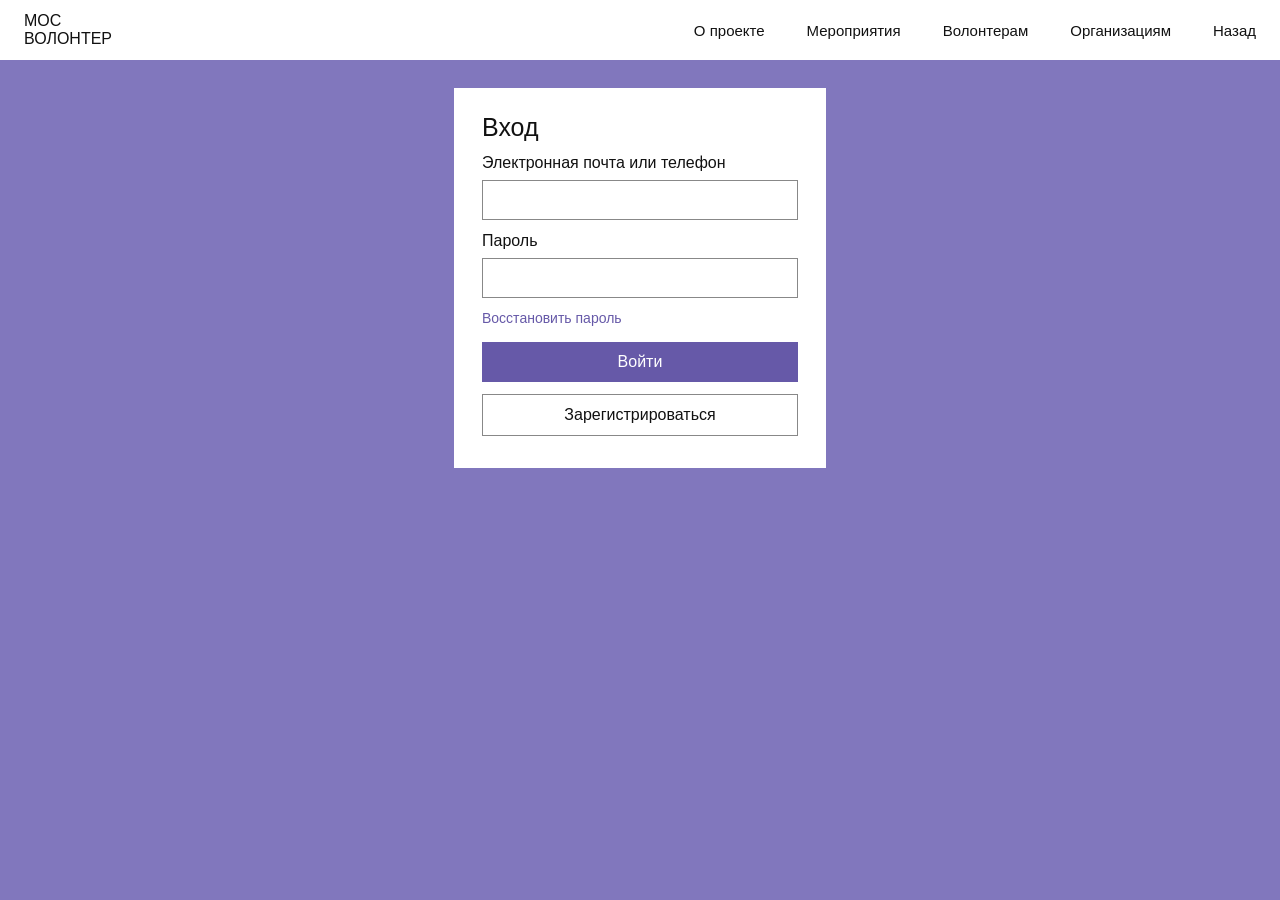
==== login.html @ cf92f69d "Add files via upload" ====
<!DOCTYPE html>
<html lang="ru">
<head>
    <meta charset="UTF-8">
    <meta name="viewport" content="width=device-width, initial-scale=1.0">
    <title>Вход - Мосволонтер</title>
    <link rel="stylesheet" href="style.css">
</head>
<body>
    <header class="header">
        <div class="logo">
            <div class="logo-icon">МОС<br>ВОЛОНТЕР</div>
        </div>
        <nav class="nav">
            <a href="index.html">О проекте</a>
            <a href="#">Мероприятия</a>
            <a href="#">Волонтерам</a>
            <a href="#">Организациям</a>
            <a href="index.html">Назад</a>
        </nav>
    </header>

    <main class="auth-wrapper">
        <div class="auth-card" style="max-width: 450px;">
            <h1>Вход</h1>
            
            <form id="loginForm">
                <div class="input-group">
                    <label for="loginEmail">Электронная почта или телефон</label>
                    <input type="text" id="loginEmail" required>
                </div>
                
                <div class="input-group">
                    <label for="loginPassword">Пароль</label>
                    <input type="password" id="loginPassword" required>
                </div>

                <a href="#" class="forgot-pass">Восстановить пароль</a>

                <button type="submit" class="btn btn-primary">Войти</button>
                <button type="button" class="btn btn-outline" onclick="window.location.href='register.html'">Зарегистрироваться</button>
            </form>
        </div>
    </main>
    
    <script src="script.js"></script>
</body>
</html>
---- style.css ----
/* Общие настройки */
:root {
    --purple: #8177bd;
    --purple-dark: #6659a8;
    --purple-deep: #51458d;
    --white: #fff;
    --text: #111;
    --muted: #777;
}
* { margin: 0; padding: 0; box-sizing: border-box; }
html { scroll-behavior: smooth; }
body {
    min-height: 100vh;
    display: flex;
    flex-direction: column;
    background: var(--purple);
    color: var(--text);
    font-family: Arial, Helvetica, sans-serif;
}
a { color: var(--purple-dark); text-decoration: none; }
a:hover { text-decoration: underline; }

/* Шапка */
.header {
    height: 60px;
    flex: 0 0 60px;
    padding: 0 24px;
    display: flex;
    align-items: center;
    justify-content: space-between;
    gap: 24px;
    background: #fff;
    position: relative;
    z-index: 2;
}
.logo-img {
    width: 42px;
    height: 42px;
    object-fit: contain;   /* чтобы картинка не искажалась */
    display: block;
    border-radius: 50%;    /* если нужен круглый логотип */
}
.nav { display: flex; align-items: center; justify-content: flex-end; gap: clamp(16px, 4vw, 42px); }
.nav a { color: #111; font-size: 15px; white-space: nowrap; }

/* Главный экран */
/* Главный экран */
.hero {
    min-height: 315px;
    padding: 28px 64px;
    display: flex; align-items: center; justify-content: space-between;
    gap: 22px;
    background: #8177bd;
    overflow: hidden; /* Важно для слайдера */
}

/* Контейнер слайдера */
.slider-container {
    flex: 1;
    min-width: 0;
    max-width: 900px;
    overflow: hidden;
    position: relative;
}

/* Дорожка слайдов */
.slider-track {
    display: flex;
    transition: transform 0.4s ease-in-out;
    height: 100%;
}

.hero-slide {
    min-width: 100%;
    min-height: 550px;
    display: flex; align-items: center;
    padding: 28px 42px;
    background-size: cover;
    background-position: center;
    background-repeat: no-repeat;
    position: relative;
}

/* Градиентная заливка для затемнения картинки */
.hero-slide::before {
    content: "";
    position: absolute;
    inset: 0;
    background: linear-gradient(90deg, rgba(0,0,0,.38), rgba(0,0,0,.03));
    z-index: 1;
}

.hero-copy { 
    position: relative;
    z-index: 2;
    max-width: 540px; 
    color: #fff; 
    text-shadow: 0 2px 5px rgba(0,0,0,.45); 
}
.hero h1 { max-width: 500px; font-size: clamp(25px, 3vw, 36px); line-height: 1.15; margin-bottom: 28px; }
.hero p { max-width: 500px; font-size: 18px; line-height: 1.25; }

/* Стрелки слайдера */
.slider-arrow {
    width: 48px;
    height: 48px;
    flex-shrink: 0;
    display: flex;
    align-items: center;
    justify-content: center;
    border: 1px solid rgba(255, 255, 255, 0.8);
    border-radius: 50%;
    background: rgba(40, 30, 90, 0.35);
    color: #fff;
    font-size: 25px;
    font-weight: 300;
    cursor: pointer;
    transition: all 0.3s ease;
    z-index: 2;
}

.slider-arrow:hover {
    background: #fff;
    color: #6659a8;
    transform: scale(1.1);
}

/* Разделы главной */
.section-title {
    margin: 22px 0 18px;
    color: #fff; text-align: center; font-size: 22px; font-weight: 400;
}
.grid-container {
    max-width: 1180px; width: calc(100% - 48px);
    margin: 0 auto; padding: 0;
    display: grid; grid-template-columns: repeat(3, minmax(0, 1fr)); gap: 28px;
}
.card { height: 185px; position: relative; overflow: hidden; background: #6559a6; }
.card-img { width: 100%; height: 100%; display: block; object-fit: cover; }
.card::after { content: ""; position: absolute; inset: 0; background: rgba(0,0,0,.24); }
.card h3 {
    position: absolute; z-index: 1; inset: 0;
    display: flex; align-items: center; justify-content: center;
    padding: 18px; color: #fff; text-align: center; font-size: 18px; font-weight: 400;
    text-shadow: 0 1px 4px rgba(0,0,0,.45);
}
.about-section {
    max-width: 1180px; width: calc(100% - 48px);
    margin: 0 auto 24px; padding: 22px 28px;
    display: flex; align-items: center; gap: 30px;
    color: #fff; background: var(--purple-dark);
}
.about-text { flex: 1; font-size: 18px; line-height: 1.35; }
.about-text p + p { margin-top: 24px; }
.about-img { width: 38%; max-width: 380px; height: 205px; object-fit: cover; }
.events-container { max-width: 980px; width: calc(100% - 48px); margin: 0 auto 36px; }
.event-item {
    margin-bottom: 18px; padding: 16px 20px;
    background: var(--purple-dark); color: #fff;
    display: flex; flex-direction: column; align-items: center; gap: 10px;
    text-align: left;
}
.event-info { width: 100%; }
.event-info h4 { margin-bottom: 8px; font-size: 14px; font-weight: 400; }
.event-info p { font-size: 16px; line-height: 1.25; }
.event-item .btn { width: auto; min-width: 190px; margin: 0; padding: 9px 20px; }

/* Подвал */
.footer {
    margin-top: auto; padding: 30px 24px 36px;
    display: grid; grid-template-columns: 1.2fr 1fr 1fr 1fr;
    gap: 28px; background: var(--purple-deep); color: #fff;
}
.footer-brand { display: flex; flex-direction: column; align-items: flex-start; gap: 10px; }
.footer-logo-img {
    width: 44px;
    height: 44px;
    object-fit: contain;
    display: block;
    border-radius: 50%;
}
.footer-brand p { margin-top: 8px; font-size: 14px; }
.social-links { display: flex; gap: 9px; }
.social-links a {
    width: 25px;
    height: 25px;
    overflow: hidden;          /* обрезаем белые поля */
    border-radius: 6px;        /* под форму синего квадрата ВК */
    display: inline-flex;
    align-items: center;
    justify-content: center;
    background: none;
    padding: 0;
    flex: 0 0 25px;    
}
.social-links a:first-child {
    border-radius: 0;
}
.social-links img {
    width: 100%;
    height: 100%;
    object-fit: contain;
    display: block;
}
.social-links a[aria-label="ВКонтакте"] img {
    transform: scale(1.45);
    transform-origin: center;
}
.footer-col h3 { margin-bottom: 14px; font-size: 16px; font-weight: 400; }
.footer-col a { display: block; margin-bottom: 11px; color: #fff; font-size: 14px; opacity: .9; }

/* Страницы входа и регистрации */
.auth-wrapper {
    flex: 1; display: flex; justify-content: center; align-items: flex-start;
    padding: 28px 20px 55px;
}
.auth-card {
    width: 100%; max-width: 475px; padding: 26px 30px 14px;
    background: #fff;
}
.auth-card[style*="450px"] { max-width: 372px !important; padding: 24px 28px 20px; }
.auth-card h1 { margin-bottom: 12px; font-size: 25px; line-height: 1.2; font-weight: 500; }
.auth-card h2 { margin: 12px 0 8px; font-size: 20px; font-weight: 500; }
.input-group { display: flex; flex-direction: column; margin-bottom: 12px; }
.input-group label { margin-bottom: 8px; font-size: 16px; }
.input-group input[type="text"],
.input-group input[type="email"],
.input-group input[type="tel"],
.input-group input[type="password"] {
    width: 100%; height: 40px; padding: 7px 9px;
    border: 1px solid #888; border-radius: 0; background: #fff; font-size: 16px;
}
.input-group input:focus { outline: 1px solid var(--purple-dark); border-color: var(--purple-dark); }
.checkbox-group { display: flex; align-items: flex-start; gap: 8px; margin: 8px 0; font-size: 13px; line-height: 1.3; }
.checkbox-group input { width: 14px; height: 14px; flex: 0 0 14px; margin-top: 2px; accent-color: var(--purple-dark); }
.checkbox-group label { overflow-wrap: anywhere; }
.radio-container { display: flex; gap: 18px; }
.radio-label {
    display: flex; align-items: center; gap: 10px; width: auto;
    padding: 10px 12px; background: #e7e7e7; cursor: pointer; font-size: 14px;
}
.radio-label input[type="radio"] { width: 20px; height: 20px; accent-color: var(--purple-dark); }
#birthDate { max-width: 142px; }
.btn {
    display: block; width: 100%; padding: 11px 14px; margin: 12px 0;
    border: 0; border-radius: 0; text-align: center; font-size: 16px; cursor: pointer;
}
.btn-primary { color: #fff; background: var(--purple-dark); }
.btn-primary:hover { background: #51458d; }
.btn-outline { color: #111; background: #fff; border: 1px solid #888; }
.btn-outline:hover { background: #f2f2f2; }
.forgot-pass { display: block; margin: 2px 0 16px; font-size: 14px; }
.text-center { margin-top: 12px; text-align: center; font-size: 13px; }

/* Планшеты и телефоны */
@media (max-width: 760px) {
    .header { height: auto; min-height: 58px; padding: 8px 14px; gap: 12px; }
    .logo-icon { width: 36px; height: 36px; flex: 0 0 36px; }
    .nav { gap: 12px; flex-wrap: wrap; }
    .nav a { font-size: 12px; }
    .hero { min-height: 270px; padding: 22px 14px; gap: 10px; }
    .hero-slide { min-height: 210px; padding: 20px; }
    .hero p { font-size: 15px; }
    .slider-arrow { width: 30px; height: 30px; flex-basis: 30px; font-size: 24px; }
    .grid-container { grid-template-columns: repeat(2, minmax(0, 1fr)); gap: 14px; width: calc(100% - 32px); }
    .card { height: 145px; }
    .card h3 { font-size: 15px; }
    .about-section { width: calc(100% - 32px); padding: 18px; gap: 16px; }
    .about-text { font-size: 15px; }
    .about-img { width: 42%; height: 150px; }
    .events-container { width: calc(100% - 32px); }
    .footer { grid-template-columns: repeat(2, minmax(0, 1fr)); padding: 25px 18px; }
}
@media (max-width: 480px) {
    .header { align-items: flex-start; }
    .nav { justify-content: flex-end; gap: 7px 12px; }
    .nav a { font-size: 11px; }
    .hero { padding: 16px 8px; }
    .hero-slide { min-height: 190px; padding: 15px; }
    .hero h1 { font-size: 23px; margin-bottom: 14px; }
    .hero p { font-size: 13px; }
    .slider-arrow { width: 25px; height: 25px; flex-basis: 25px; font-size: 20px; }
    .section-title { font-size: 19px; }
    .grid-container { grid-template-columns: 1fr 1fr; gap: 10px; }
    .card { height: 115px; }
    .card h3 { font-size: 12px; padding: 8px; }
    .about-section { flex-direction: column; align-items: stretch; }
    .about-img { width: 100%; max-width: none; height: 180px; }
    .event-info p { font-size: 14px; }
    .footer { gap: 22px 14px; }
    .footer-col h3 { font-size: 14px; }
    .footer-col a { font-size: 12px; }
    .auth-wrapper { padding: 22px 12px 35px; }
    .auth-card, .auth-card[style*="450px"] { max-width: 100% !important; padding: 22px 18px 16px; }
}

/* Кнопки "Стать волонтером" — темнее фона блока */
.event-item .btn-primary {
    background: var(--purple-deep);   /* #51458d — как было при hover */
}

/* И при наведении делаем ещё темнее (или светлее — на выбор) */
.event-item .btn-primary:hover {
    background: #3f356e;              /* глубже и заметнее */
}
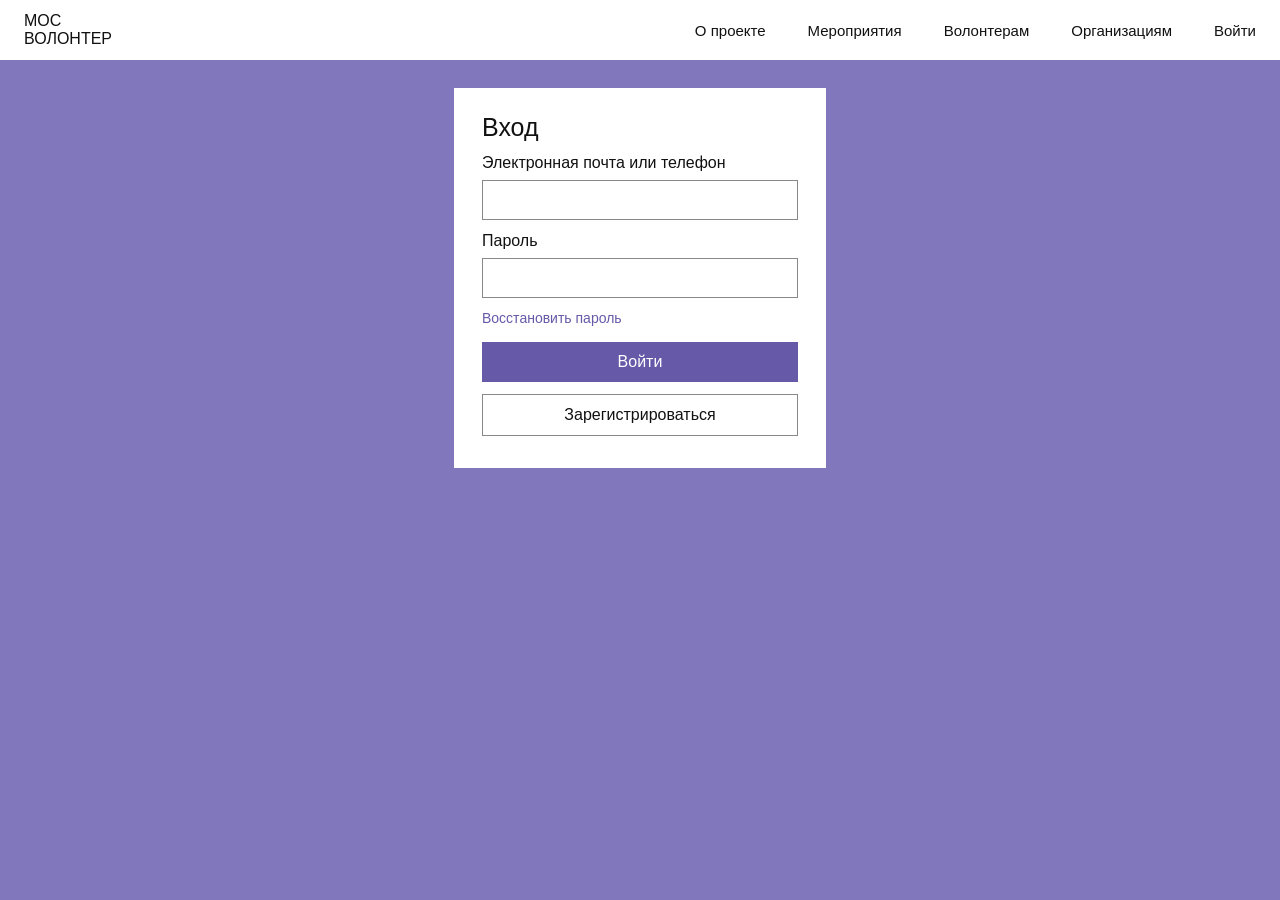
==== commit 8c7d1bc0: "Update login.html" ====
--- a/login.html
+++ b/login.html
@@ -16,7 +16,7 @@
             <a href="#">Мероприятия</a>
             <a href="#">Волонтерам</a>
             <a href="#">Организациям</a>
-            <a href="index.html">Назад</a>
+            <a href="index.html" id="authLink">Назад</a>
         </nav>
     </header>
 
--- a/style.css
+++ b/style.css
@@ -304,4 +304,245 @@
     background: #3f356e;              /* глубже и заметнее */
 }
 
-
+/* ============================================================
+   МОДАЛЬНЫЕ ОКНА — ФИНАЛЬНАЯ ВЕРСИЯ
+   ============================================================ */
+
+/* Карточки направлений */
+.card {
+    cursor: pointer;
+    transition: transform 0.3s ease, box-shadow 0.3s ease;
+}
+.card:hover {
+    transform: translateY(-6px);
+    box-shadow: 0 12px 28px rgba(40, 20, 80, 0.32);
+}
+
+/* Затемненный фон */
+#infoModal.modal {
+    display: none;
+    position: fixed;
+    inset: 0;
+    z-index: 9999;
+    background: rgba(35, 25, 70, 0.75);
+    backdrop-filter: blur(6px);
+    -webkit-backdrop-filter: blur(6px);
+}
+
+/* Оверлей с Flex-центрированием */
+#infoModal.modal.show {
+    display: flex !important;
+    align-items: center;      /* Центрирование по вертикали */
+    justify-content: center;  /* Центрирование по горизонтали */
+    padding: 20px;
+    overflow-y: auto;
+    animation: modalFadeIn 0.25s ease;
+}
+
+/* Само окно */
+#infoModal .modal-content {
+    position: relative;
+    background: #fff !important;
+    width: 100%;
+    max-width: 580px;
+    max-height: 90vh; /* Чтобы не вылезало за экран */
+    overflow-y: auto; /* Скролл внутри окна, если текст длинный */
+    border-radius: 20px !important;
+    border: none !important;
+    box-shadow: 0 30px 80px rgba(30, 15, 70, 0.5) !important;
+    margin: auto; /* Страховка для центрирования */
+    padding: 0 !important;
+    text-align: left;
+}
+
+/* Кнопка закрытия */
+#infoModal .close-modal {
+    position: absolute !important;
+    top: 16px !important;
+    right: 16px !important;
+    width: 40px;
+    height: 40px;
+    border-radius: 50%;
+    background: rgba(255, 255, 255, 0.2) !important;
+    color: #fff !important;
+    font-size: 24px !important;
+    line-height: 38px !important;
+    text-align: center;
+    cursor: pointer;
+    transition: background 0.25s, transform 0.35s;
+    z-index: 10;
+}
+#infoModal .close-modal:hover {
+    background: rgba(255, 255, 255, 0.4) !important;
+    transform: rotate(90deg) scale(1.1);
+}
+
+/* Внутренние отступы для контента */
+#infoModal #modalBody {
+    padding: 0 30px 30px 30px;
+}
+
+/* Фиолетовая шапка (растягиваем на всю ширину с помощью отрицательных отступов) */
+#infoModal #modalBody h2 {
+    margin: 0 -30px 24px -30px !important;
+    padding: 30px 70px 30px 30px !important;
+    background: linear-gradient(135deg, #8177bd 0%, #6659a8 55%, #51458d 100%) !important;
+    color: #fff !important;
+    font-size: 23px !important;
+    font-weight: 500 !important;
+    position: relative;
+    line-height: 1.25;
+}
+/* Белая полоска под заголовком */
+#infoModal #modalBody h2::after {
+    content: '';
+    position: absolute;
+    bottom: 16px;
+    left: 30px;
+    width: 56px;
+    height: 3px;
+    background: #fff;
+    border-radius: 2px;
+    opacity: 0.85;
+}
+
+/* Текст и списки */
+#infoModal #modalBody p {
+    margin: 0 0 16px 0 !important;
+    line-height: 1.6 !important;
+    color: #444 !important;
+    font-size: 15px !important;
+}
+#infoModal #modalBody h3 {
+    margin: 24px 0 12px 0 !important;
+    font-size: 17px !important;
+    font-weight: 600 !important;
+    color: #51458d !important;
+    display: flex;
+    align-items: center;
+    gap: 10px;
+}
+#infoModal #modalBody h3::before {
+    content: '';
+    width: 4px;
+    height: 17px;
+    background: linear-gradient(180deg, #8177bd, #51458d);
+    border-radius: 2px;
+    flex-shrink: 0;
+}
+#infoModal #modalBody ul {
+    margin: 0 0 20px 0 !important;
+    padding-left: 0 !important;
+    list-style: none !important;
+}
+#infoModal #modalBody li {
+    position: relative;
+    padding-left: 22px !important;
+    margin-bottom: 12px !important;
+    line-height: 1.5 !important;
+    color: #444 !important;
+    font-size: 15px !important;
+}
+#infoModal #modalBody li::before {
+    content: '';
+    position: absolute;
+    left: 0;
+    top: 9px;
+    width: 7px;
+    height: 7px;
+    background: #8177bd;
+    border-radius: 50%;
+}
+#infoModal #modalBody li strong {
+    color: #51458d !important;
+}
+#infoModal #modalBody a {
+    color: #6659a8 !important;
+    text-decoration: underline;
+}
+
+/* ===== CTA-кнопка в модалке ===== */
+#infoModal .modal-cta-wrap {
+    margin-top: 24px !important;
+    text-align: left;
+}
+
+#infoModal #modalBody button.modal-cta {
+    display: inline-block !important;
+    padding: 12px 26px !important;
+    background: linear-gradient(135deg, #8177bd 0%, #6659a8 100%) !important;
+    color: #ffffff !important;
+    -webkit-text-fill-color: #ffffff !important;
+    border: 0 !important;
+    outline: 0;
+    border-radius: 10px !important;
+    font-family: Arial, Helvetica, sans-serif !important;
+    font-size: 15px !important;
+    font-weight: 500 !important;
+    line-height: 1.2 !important;
+    cursor: pointer !important;
+    box-shadow: none !important;
+    transition: transform 0.2s, box-shadow 0.2s, background 0.2s !important;
+}
+
+#infoModal #modalBody button.modal-cta:hover,
+#infoModal #modalBody button.modal-cta:focus {
+    background: linear-gradient(135deg, #6659a8 0%, #51458d 100%) !important;
+    color: #ffffff !important;
+    -webkit-text-fill-color: #ffffff !important;
+    transform: translateY(-2px) !important;
+    box-shadow: none !important;
+    text-decoration: none !important;
+}
+/* Блок новостей */
+#infoModal .news-item {
+    padding: 16px 20px !important;
+    margin-bottom: 14px !important;
+    background: #f5f3fb !important;
+    border-left: 4px solid #8177bd !important;
+    border-radius: 10px;
+}
+#infoModal .news-item h3 {
+    margin: 0 0 5px 0 !important;
+    padding: 0 !important;
+    font-size: 16px !important;
+    color: #51458d !important;
+    display: block !important;
+}
+#infoModal .news-item h3::before {
+    display: none !important;
+}
+#infoModal .news-item small {
+    display: block;
+    color: #8177bd !important;
+    font-size: 12px !important;
+    margin-bottom: 8px !important;
+    font-weight: 600;
+}
+#infoModal .news-item p {
+    margin: 0 !important;
+    font-size: 14px !important;
+}
+
+@keyframes modalFadeIn {
+    from { opacity: 0; }
+    to   { opacity: 1; }
+}
+
+@media (max-width: 600px) {
+    #infoModal .modal-content {
+        max-height: 95vh;
+    }
+    #infoModal #modalBody {
+        padding: 0 20px 20px 20px;
+    }
+    #infoModal #modalBody h2 {
+        margin: 0 -20px 20px -20px !important;
+        padding: 24px 60px 24px 20px !important;
+        font-size: 19px !important;
+    }
+    #infoModal #modalBody h2::after {
+        left: 20px;
+        bottom: 12px;
+    }
+}
